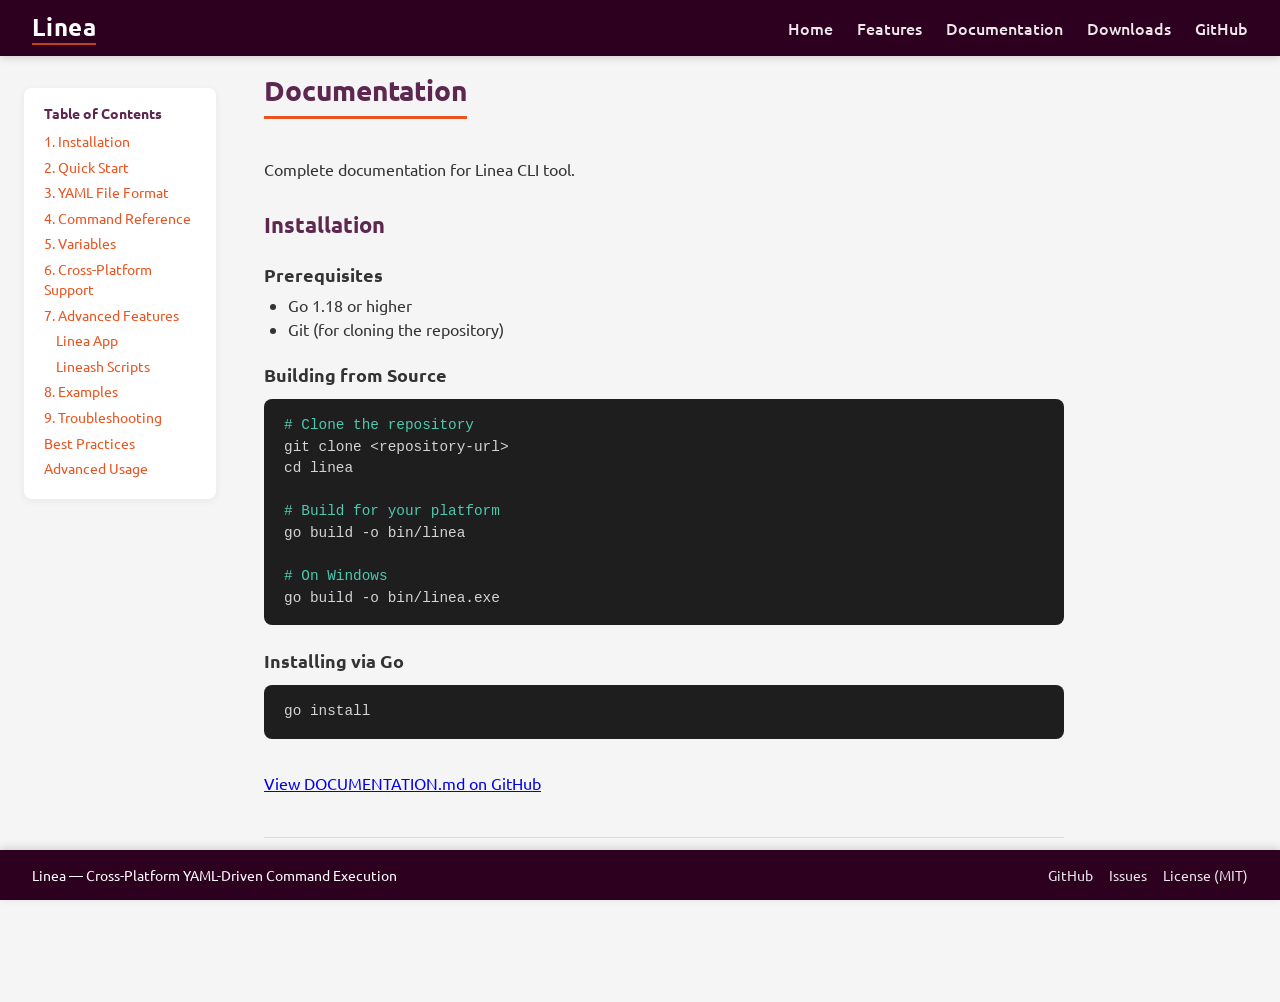
==== docs/documentation.html @ 4cd81392 "feat: add initial documentation and styling for Linea * Created main documentation pages including i" ====
<!DOCTYPE html>
<html lang="en">
<head>
  <meta charset="UTF-8" />
  <meta name="viewport" content="width=device-width, initial-scale=1.0" />
  <title>Documentation — Linea</title>
  <link rel="preconnect" href="https://fonts.googleapis.com" />
  <link rel="preconnect" href="https://fonts.gstatic.com" crossorigin />
  <link href="https://fonts.googleapis.com/css2?family=Ubuntu:wght@300;400;500;700&family=Ubuntu+Mono&display=swap" rel="stylesheet" />
  <link rel="stylesheet" href="css/site.css" />
</head>
<body>
  <header class="site-header">
    <div class="container-fluid">
      <a href="index.html" class="site-logo">Linea</a>
      <nav>
        <ul class="nav-list">
          <li><a href="index.html">Home</a></li>
          <li><a href="features.html">Features</a></li>
          <li><a href="documentation.html">Documentation</a></li>
          <li><a href="downloads.html">Downloads</a></li>
          <li><a href="https://github.com/marcuwynu23/linea" target="_blank" rel="noopener">GitHub</a></li>
        </ul>
      </nav>
    </div>
  </header>

  <main class="main-content">
    <div class="doc-layout">
      <aside class="doc-sidebar">
        <nav class="doc-toc" aria-label="Table of contents">
          <strong>Table of Contents</strong>
          <ul>
            <li><a href="#installation">1. Installation</a></li>
            <li><a href="#quick-start">2. Quick Start</a></li>
            <li><a href="#yaml-format">3. YAML File Format</a></li>
            <li><a href="#command-reference">4. Command Reference</a></li>
            <li><a href="#variables">5. Variables</a></li>
            <li><a href="#cross-platform">6. Cross-Platform Support</a></li>
            <li><a href="#advanced">7. Advanced Features</a>
              <ul class="toc-sub">
                <li><a href="#linea-app">Linea App</a></li>
                <li><a href="#lineash">Lineash Scripts</a></li>
              </ul>
            </li>
            <li><a href="#examples">8. Examples</a></li>
            <li><a href="#troubleshooting">9. Troubleshooting</a></li>
            <li><a href="#best-practices">Best Practices</a></li>
            <li><a href="#advanced-usage">Advanced Usage</a></li>
          </ul>
        </nav>
      </aside>
      <div class="doc-body">
        <h1 class="page-title">Documentation</h1>
        <p>Complete documentation for Linea CLI tool.</p>

        <div class="doc-content">
          <div class="doc-page active" data-page="1" id="page-1">
          <h2 id="installation">Installation</h2>
          <h3>Prerequisites</h3>
          <ul>
            <li>Go 1.18 or higher</li>
            <li>Git (for cloning the repository)</li>
          </ul>
          <h3>Building from Source</h3>
          <pre class="code-block"><span class="cmd"># Clone the repository</span>
git clone &lt;repository-url&gt;
cd linea

<span class="cmd"># Build for your platform</span>
go build -o bin/linea

<span class="cmd"># On Windows</span>
go build -o bin/linea.exe</pre>
          <h3>Installing via Go</h3>
          <pre class="code-block">go install</pre>
          </div>
          <div class="doc-page" data-page="2" id="page-2">
          <h2 id="quick-start">Quick Start</h2>
          <p>1. Create a YAML file:</p>
          <pre class="code-block"><span class="arg"># hello.yml</span>
command: echo
args:
  - "Hello, World!"</pre>
          <p>2. Run it:</p>
          <pre class="code-block">linea run hello.yml</pre>
          <p>3. Output:</p>
          <pre class="code-block">Hello, World!</pre>
          </div>
          <div class="doc-page" data-page="3" id="page-3">
          <h2 id="yaml-format">YAML File Format</h2>
          <h3>Basic Structure</h3>
          <pre class="code-block">command: &lt;command-name&gt;
subcommand: &lt;optional-subcommand&gt;
args:
  - &lt;argument1&gt;
  - &lt;argument2&gt;
variables:
  &lt;var1&gt;: &lt;value1&gt;
  &lt;var2&gt;: &lt;value2&gt;</pre>
          <h3>Field Descriptions</h3>
          <h4><code>command</code> (required)</h4>
          <p>The main command to execute. Must be a valid executable or shell built-in.</p>
          <pre class="code-block">command: docker</pre>
          <h4><code>subcommand</code> (optional)</h4>
          <p>A subcommand for the main command.</p>
          <pre class="code-block">command: docker
subcommand: ps</pre>
          <h4><code>args</code> (optional)</h4>
          <p>List of arguments to pass to the command.</p>
          <pre class="code-block">args:
  - -a
  - -l
  - "/path/to/file"</pre>
          <h4><code>variables</code> (optional)</h4>
          <p>Key-value pairs for variable substitution.</p>
          <pre class="code-block">variables:
  name: "John"
  path: "/home/user"</pre>
          </div>
          <div class="doc-page" data-page="4" id="page-4">
          <h2 id="command-reference">Command Reference</h2>
          <h3><code>run</code></h3>
          <p>Execute a command defined in a YAML file.</p>
          <p><strong>Syntax:</strong></p>
          <pre class="code-block">linea run [options] &lt;yaml-file&gt;</pre>
          <p><strong>Options:</strong></p>
          <ul>
            <li><code>-v, --verbose</code>: Show the command before executing</li>
            <li><code>-s/--set &lt;var&gt;=&lt;value&gt;</code>: Provide variable values</li>
          </ul>
          <p><strong>Examples:</strong></p>
          <pre class="code-block"><span class="cmd"># Basic execution</span>
linea run config.yml

<span class="cmd"># With verbose output</span>
linea run -v config.yml

<span class="cmd"># With command-line variables</span>
linea run config.yml -s/--set name="John" -s/--set age=30</pre>

          <h3><code>test</code></h3>
          <p>Perform a dry-run of a command without executing it.</p>
          <p><strong>Syntax:</strong></p>
          <pre class="code-block">linea test [options] &lt;yaml-file&gt;</pre>
          <p><strong>Options:</strong></p>
          <ul>
            <li><code>-s/--set &lt;var&gt;=&lt;value&gt;</code>: Provide variable values for testing</li>
          </ul>
          <p><strong>Examples:</strong></p>
          <pre class="code-block"><span class="cmd"># Dry-run a command</span>
linea test config.yml

<span class="cmd"># Test with variables</span>
linea test config.yml -s/--set variable="test"</pre>
          <p><strong>Output:</strong></p>
          <pre class="code-block">Dry run - would execute:
&lt;full-command&gt;</pre>

          <h3><code>help</code></h3>
          <p>Display information about a command defined in a YAML file.</p>
          <p><strong>Syntax:</strong></p>
          <pre class="code-block">linea help &lt;yaml-file&gt;</pre>
          <p><strong>Example:</strong></p>
          <pre class="code-block">linea help config.yml</pre>
          <p><strong>Output:</strong></p>
          <pre class="code-block">Command: docker
Subcommand: ps
Arguments: [-a]

Full command: docker ps -a</pre>

          <h3><code>init</code></h3>
          <p>Initialize a new workflow YAML file with template and documentation.</p>
          <p><strong>Syntax:</strong></p>
          <pre class="code-block">linea init &lt;file-name&gt;</pre>
          <p><strong>Examples:</strong></p>
          <pre class="code-block"><span class="cmd"># Create a new workflow file</span>
linea init workflow.yml

<span class="cmd"># Create in a specific directory</span>
linea init examples/my-workflow.yml

<span class="cmd"># Create with custom name</span>
linea init deploy-commands.yml</pre>
          <p><strong>What it creates:</strong></p>
          <ul>
            <li>Template YAML structure</li>
            <li>Documentation comments explaining each field</li>
            <li>Example usage instructions</li>
            <li>Variable examples</li>
            <li>Multiple commands example (commented)</li>
          </ul>
          <p><strong>Note:</strong> The command will fail if the file already exists to prevent overwriting.</p>
          </div>
          <div class="doc-page" data-page="5" id="page-5">
          <h2 id="variables">Variables</h2>
          <h3>Variable Syntax</h3>
          <p>Linea supports two variable syntaxes:</p>
          <ol>
            <li><strong>Curly Brace Syntax:</strong> <code>{variable}</code></li>
            <li><strong>Dollar Sign Syntax:</strong> <code>$variable</code></li>
          </ol>
          <h3>Variable Sources</h3>
          <p>Variables can be defined in two ways:</p>
          <ol>
            <li><strong>In YAML file:</strong></li>
          </ol>
          <pre class="code-block">variables:
  name: "John"</pre>
          <ol start="2">
            <li><strong>Via command-line:</strong></li>
          </ol>
          <pre class="code-block">linea run config.yml -s/--set name="John"</pre>
          <p><strong>Priority:</strong> Command-line variables override YAML variables.</p>
          <h3>Variable Substitution</h3>
          <p>Variables are substituted in:</p>
          <ul>
            <li>Command arguments</li>
            <li>Variable values (nested substitution)</li>
          </ul>
          <p><strong>Example:</strong></p>
          <pre class="code-block">command: echo
args:
  - "{greeting}, {name}!"
variables:
  greeting: "Hello"
  name: "World"</pre>
          <p>Result: <code>echo Hello, World!</code></p>
          <p><strong>Advanced Example with Override Behavior:</strong></p>
          <pre class="code-block">command: echo
args:
  - "Protected: {name}, Overridable: $name"
variables:
  name: "default-value"</pre>
          <pre class="code-block"><span class="cmd"># {name} always uses "default-value", $name can be overridden</span>
linea run config.yml -s/--set name="custom-value"
<span class="cmd"># Output: Protected: default-value, Overridable: custom-value</span></pre>
          <h3>Variable Validation</h3>
          <p>Linea validates that all referenced variables are defined:</p>
          <pre class="code-block">$ linea run config.yml
Error: undefined variables: name (use -s/--set to provide values)</pre>
          </div>
          <div class="doc-page" data-page="6" id="page-6">
          <h2 id="cross-platform">Cross-Platform Support</h2>
          <h3>Path Normalization</h3>
          <p>Linea automatically normalizes paths based on the operating system:</p>
          <ul>
            <li><strong>Windows:</strong> Converts <code>/</code> to <code>\</code></li>
            <li><strong>Unix/Linux/macOS:</strong> Converts <code>\</code> to <code>/</code></li>
          </ul>
          <p><strong>Example:</strong></p>
          <pre class="code-block">args:
  - "C:/Users/File.txt"  <span class="cmd"># Becomes C:\Users\File.txt on Windows</span></pre>
          <h3>Flag Preservation</h3>
          <p>Flags are not normalized:</p>
          <ul>
            <li><code>/?</code> (Windows help) remains <code>/?</code></li>
            <li><code>-v</code> remains <code>-v</code></li>
            <li><code>--help</code> remains <code>--help</code></li>
          </ul>
          <h3>Windows Shell Built-ins</h3>
          <p>On Windows, shell built-ins (like <code>echo</code>, <code>dir</code>) are automatically executed through <code>cmd.exe</code> when not found in PATH.</p>
          </div>
          <div class="doc-page" data-page="7" id="page-7">
          <h2 id="advanced">Advanced Features</h2>
          <h3 id="linea-app">Linea App</h3>
          <p>Create structured application directories with workflows and scripts:</p>
          <pre class="code-block">linea app create my-app</pre>
          <p>This creates a directory structure:</p>
          <pre class="code-block">my-app/
├─ .linea/workflows/    <span class="cmd"># Workflow YAML files (executable as commands)</span>
├─ scripts/             <span class="cmd"># Lineash scripts (.lnsh files)</span>
└─ README.md</pre>
          <p><strong>Usage:</strong></p>
          <pre class="code-block"><span class="cmd"># Create a new Linea App</span>
linea app create my-app

<span class="cmd"># Navigate to the app</span>
cd my-app

<span class="cmd"># Run workflows directly</span>
linea run .linea/workflows/create-vm.yml -s/--set name="my-vm"

<span class="cmd"># Or use lineash scripts</span>
lineash scripts/deploy.lnsh</pre>
          <p><strong>Benefits:</strong></p>
          <ul>
            <li>Organize workflows in a structured directory</li>
            <li>Execute workflows as commands from scripts</li>
            <li>Share app configurations with teams</li>
            <li>Version control entire app structures</li>
          </ul>

          <h3 id="lineash">Lineash Scripts</h3>
          <p>Execute bash-like scripts that can run Linea workflows as first-class commands:</p>
          <pre class="code-block">lineash scripts/deploy.lnsh [args...]</pre>
          <p><strong>Features:</strong></p>
          <ul>
            <li><strong>Friendly Syntax:</strong> Simplified conditionals and loops with <code>end</code> keyword</li>
            <li><strong>Variables:</strong> <code>VAR="value"</code> and <code>$VAR</code> substitution</li>
            <li><strong>Positional Parameters:</strong> <code>$1</code>, <code>$2</code>, etc. from command-line arguments</li>
            <li><strong>Arithmetic Expressions:</strong> <code>$((expression))</code> for calculations</li>
            <li><strong>Conditionals:</strong> <code>if condition ... else ... end</code> (also supports <code>if/then/else/fi</code>)</li>
            <li><strong>Loops:</strong> <code>for VAR in list ... end</code> and <code>while condition ... end</code></li>
            <li><strong>Comparison Operators:</strong> <code>==</code>, <code>!=</code>, <code>&lt;</code>, <code>&gt;</code>, <code>&lt;=</code>, <code>&gt;=</code></li>
            <li><strong>Workflow Commands:</strong> Workflows in <code>.linea/workflows/</code> become executable commands</li>
            <li><strong>System Commands:</strong> Unknown commands forwarded to system shell</li>
            <li><strong>No Shebang Required:</strong> Scripts can run without <code>#!/bin/lineash</code></li>
          </ul>
          <p><strong>Friendly Syntax Example:</strong></p>
          <pre class="code-block"><span class="cmd"># No shebang required!</span>
VM_NAME="my-vm"
VM_OS="alpine"

echo "Starting deployment..."

<span class="cmd"># Friendly conditional syntax</span>
if $VM_OS == "alpine"
    echo "Using Alpine Linux"
    create-vm -s name=$VM_NAME
else
    echo "Using different OS"
end

<span class="cmd"># Friendly for loop</span>
for env in dev staging prod
    echo "Deploying to $env..."
    deploy -s environment=$env
end

<span class="cmd"># While loop with arithmetic</span>
counter=1
while $counter <= 3
    echo "Iteration $counter"
    counter=$((counter + 1))
end

echo "Deployment complete!"</pre>
          <p><strong>How It Works:</strong></p>
          <ol>
            <li>Lineash scans <code>.linea/workflows/</code> for available workflows</li>
            <li>Workflows become executable commands in scripts</li>
            <li>Unknown commands are forwarded to the system shell</li>
            <li>Variables, conditionals, and loops work with friendly syntax</li>
            <li>Positional parameters (<code>$1</code>, <code>$2</code>, etc.) are available from command-line arguments</li>
            <li>Arithmetic expressions are evaluated before variable substitution</li>
          </ol>
          </div>
          <div class="doc-page" data-page="8" id="page-8">
          <h2 id="examples">Examples</h2>
          <h3>Simple Command</h3>
          <pre class="code-block"><span class="arg"># simple.yml</span>
command: echo
args:
  - "Hello, Linea!"</pre>
          <pre class="code-block">linea run simple.yml</pre>
          <h3>Command with Subcommand</h3>
          <pre class="code-block"><span class="arg"># docker-ps.yml</span>
command: docker
subcommand: ps
args:
  - -a</pre>
          <pre class="code-block">linea run docker-ps.yml</pre>
          <h3>Using Variables</h3>
          <p>With <code>{variable}</code> syntax (protected, not overridable):</p>
          <pre class="code-block"><span class="arg"># greet.yml</span>
command: echo
args:
  - "Hello, {name}!"
variables:
  name: "World"</pre>
          <pre class="code-block">linea run greet.yml
<span class="cmd"># Output: Hello, World!</span>

<span class="cmd"># {name} cannot be overridden - always uses "World"</span>
linea run greet.yml -s/--set name="John"
<span class="cmd"># Output: Hello, World!</span></pre>
          <p>With <code>$variable</code> syntax (overridable):</p>
          <pre class="code-block"><span class="arg"># greet.yml</span>
command: echo
args:
  - "Hello, $name!"
variables:
  name: "World"</pre>
          <pre class="code-block">linea run greet.yml
<span class="cmd"># Output: Hello, World!</span>

<span class="cmd"># $name can be overridden</span>
linea run greet.yml -s/--set name="John"
<span class="cmd"># Output: Hello, John!</span></pre>
          <h3>Complex Example</h3>
          <pre class="code-block"><span class="arg"># build.yml</span>
command: docker
subcommand: build
args:
  - -t
  - "{image_name}:{tag}"
  - -f
  - "{dockerfile}"
  - "{context}"
variables:
  image_name: "myapp"
  tag: "latest"
  dockerfile: "./Dockerfile"
  context: "."</pre>
          <pre class="code-block">linea run build.yml -s/--set tag="v1.0.0"</pre>
          </div>
          <div class="doc-page" data-page="9" id="page-9">
          <h2 id="troubleshooting">Troubleshooting</h2>
          <h3>Common Issues</h3>
          <h4>"executable file not found in %PATH%"</h4>
          <p><strong>Problem:</strong> Command not found on Windows.</p>
          <p><strong>Solution:</strong> Linea automatically handles Windows shell built-ins. For other commands, ensure they're in your PATH or use full paths.</p>
          <h4>"undefined variables: variable"</h4>
          <p><strong>Problem:</strong> Variable referenced but not defined.</p>
          <p><strong>Solution:</strong></p>
          <ul>
            <li>Define the variable in the YAML <code>variables</code> section, or</li>
            <li>Provide it via <code>-s/--set</code> flag: <code>-s/--set variable="value"</code></li>
          </ul>
          <h4>"failed to parse YAML file"</h4>
          <p><strong>Problem:</strong> Invalid YAML syntax.</p>
          <p><strong>Solution:</strong></p>
          <ul>
            <li>Check YAML syntax (indentation, quotes, etc.)</li>
            <li>Validate YAML with an online validator</li>
            <li>Ensure <code>command</code> field is present</li>
          </ul>
          <h4>Path Issues on Windows</h4>
          <p><strong>Problem:</strong> Paths not working correctly.</p>
          <p><strong>Solution:</strong> Linea automatically normalizes paths. Use forward slashes in YAML; they'll be converted on Windows.</p>
          <h3>Getting Help</h3>
          <ul>
            <li>Check the <a href="https://github.com/marcuwynu23/linea/blob/main/README.md">README.md</a> for quick reference</li>
            <li>Review <a href="https://github.com/marcuwynu23/linea/blob/main/FEATURES.md">FEATURES.md</a> for feature details</li>
            <li>See <a href="https://github.com/marcuwynu23/linea/tree/main/examples">examples/</a> directory for example YAML files</li>
            <li>Open an issue on <a href="https://github.com/marcuwynu23/linea/issues">GitHub</a> for bugs or feature requests</li>
          </ul>
          </div>
          <div class="doc-page" data-page="10" id="page-10">
          <h2 id="best-practices">Best Practices</h2>
          <ol>
            <li><strong>Use descriptive variable names:</strong> <code>image_name</code> instead of <code>img</code></li>
            <li><strong>Document complex commands:</strong> Add comments in YAML files</li>
            <li><strong>Version control YAML files:</strong> Track command configurations</li>
            <li><strong>Test before running:</strong> Use <code>linea test</code> to verify commands</li>
            <li><strong>Use variables for paths:</strong> Makes commands portable across systems</li>
            <li><strong>Validate early:</strong> Check for undefined variables before execution</li>
          </ol>
          </div>
          <div class="doc-page" data-page="11" id="page-11">
          <h2 id="advanced-usage">Advanced Usage</h2>
          <p>For detailed information about Linea App and Lineash scripts, see the <a href="#advanced">Advanced Features</a> section above.</p>
          <h3>Nested Variables</h3>
          <p>Variables can reference other variables:</p>
          <pre class="code-block">variables:
  base_path: "/home/user"
  config_path: "{base_path}/config"</pre>
          <h3>Multiple Variable Sources</h3>
          <p>Combine YAML and command-line variables:</p>
          <pre class="code-block"><span class="arg"># config.yml</span>
variables:
  env: "development"</pre>
          <pre class="code-block">linea run config.yml -s/--set env="production"</pre>
          <p>The command-line value (<code>production</code>) overrides the YAML value (<code>development</code>).</p>
          </div>

          <p style="margin-top: 2rem;">
            <a href="https://github.com/marcuwynu23/linea/blob/main/DOCUMENTATION.md" target="_blank" rel="noopener">View DOCUMENTATION.md on GitHub</a>
          </p>

        <nav class="doc-pagination" aria-label="Documentation pagination">
          <a href="#" id="doc-prev" class="doc-page-btn doc-page-prev">←</a>
          <div class="doc-page-numbers" id="doc-page-numbers"></div>
          <a href="#" id="doc-next" class="doc-page-btn doc-page-next">→</a>
        </nav>
        </div>
      </div>
    </div>
  </main>
  <script>
    (function() {
      var sectionIds = ['installation', 'quick-start', 'yaml-format', 'command-reference', 'variables', 'cross-platform', 'advanced', 'examples', 'troubleshooting', 'best-practices', 'advanced-usage'];
      var total = sectionIds.length;
      var container = document.getElementById('doc-page-numbers');
      var prevBtn = document.getElementById('doc-prev');
      var nextBtn = document.getElementById('doc-next');
      var pages = document.querySelectorAll('.doc-page');

      for (var i = 0; i < total; i++) {
        var a = document.createElement('a');
        a.href = '#' + sectionIds[i];
        a.className = 'doc-page-num';
        a.setAttribute('data-index', i);
        a.textContent = i + 1;
        container.appendChild(a);
      }
      var pageLinks = container.querySelectorAll('.doc-page-num');

      function showPage(index) {
        index = Math.max(0, Math.min(index, total - 1));
        pages.forEach(function(p) { p.classList.remove('active'); });
        var pageEl = document.getElementById('page-' + (index + 1));
        if (pageEl) pageEl.classList.add('active');
        pageLinks.forEach(function(link, i) { link.classList.toggle('active', i === index); });
        prevBtn.href = index > 0 ? '#' + sectionIds[index - 1] : '#';
        prevBtn.classList.toggle('disabled', index === 0);
        nextBtn.href = index < total - 1 ? '#' + sectionIds[index + 1] : '#';
        nextBtn.classList.toggle('disabled', index === total - 1);
        location.hash = sectionIds[index];
      }

      function hashToIndex() {
        var hash = (location.hash || '').replace(/^#/, '');
        for (var i = 0; i < sectionIds.length; i++) {
          if (sectionIds[i] === hash) return i;
        }
        return 0;
      }

      container.addEventListener('click', function(e) {
        var a = e.target.closest('.doc-page-num');
        if (!a || a.classList.contains('active')) return;
        e.preventDefault();
        showPage(parseInt(a.getAttribute('data-index'), 10));
      });
      prevBtn.addEventListener('click', function(e) {
        if (prevBtn.classList.contains('disabled')) { e.preventDefault(); return; }
        e.preventDefault();
        showPage(hashToIndex() - 1);
      });
      nextBtn.addEventListener('click', function(e) {
        if (nextBtn.classList.contains('disabled')) { e.preventDefault(); return; }
        e.preventDefault();
        showPage(hashToIndex() + 1);
      });
      window.addEventListener('hashchange', function() { showPage(hashToIndex()); });
      window.addEventListener('load', function() { showPage(hashToIndex()); });
    })();
  </script>

  <footer class="site-footer">
    <div class="container-fluid">
      <span>Linea — Cross-Platform YAML-Driven Command Execution</span>
      <div class="footer-links">
        <a href="https://github.com/marcuwynu23/linea">GitHub</a>
        <a href="https://github.com/marcuwynu23/linea/issues">Issues</a>
        <a href="https://github.com/marcuwynu23/linea/blob/main/LICENSE">License (MIT)</a>
      </div>
    </div>
  </footer>
</body>
</html>
---- docs/css/site.css ----
:root {
  --header-bg: #2c001e;
  --header-text: #ffffff;
  --hero-bg-start: #e95420;
  --hero-bg-mid: #77216f;
  --hero-bg-end: #2c001e;
  --hero-text: #ffffff;
  --body-bg: #f5f5f5;
  --card-bg: #ffffff;
  --text: #333333;
  --muted: #5e2750;
  --accent: #e95420;
  --link: #e95420;
  --link-hover: #c34113;
}

* { box-sizing: border-box; }

html { scroll-behavior: smooth; }

body {
  margin: 0;
  font-family: 'Ubuntu', sans-serif;
  font-weight: 400;
  color: var(--text);
  background: var(--body-bg);
  padding-bottom: 72px;
}

.container-fluid {
  width: 100%;
  max-width: 100%;
  padding-left: 1.5rem;
  padding-right: 1.5rem;
  margin-left: auto;
  margin-right: auto;
}

@media (min-width: 992px) {
  .container-fluid { padding-left: 2rem; padding-right: 2rem; }
}

.site-header {
  position: sticky;
  top: 0;
  z-index: 100;
  background: var(--header-bg);
  color: var(--header-text);
  box-shadow: 0 2px 8px rgba(0,0,0,0.15);
}

.site-header .container-fluid {
  display: flex;
  align-items: center;
  justify-content: space-between;
  flex-wrap: wrap;
  gap: 1rem;
  min-height: 56px;
}

.site-logo {
  font-size: 1.5rem;
  font-weight: 700;
  color: var(--header-text);
  text-decoration: none;
  letter-spacing: 0.02em;
  border-bottom: 2px solid #c34113;
}

.site-logo:hover { color: #fff; border-bottom-color: #c34113; }

.nav-list {
  list-style: none;
  margin: 0;
  padding: 0;
  display: flex;
  flex-wrap: wrap;
  gap: 0.25rem 1.5rem;
}

.nav-list a {
  color: rgba(255,255,255,0.9);
  text-decoration: none;
  font-weight: 500;
  padding: 0.5rem 0;
  transition: color 0.2s;
}

.nav-list a:hover { color: var(--accent); }

.hero {
  background: linear-gradient(135deg, var(--hero-bg-start) 0%, var(--hero-bg-mid) 45%, var(--hero-bg-end) 100%);
  color: var(--hero-text);
  min-height: 100vh;
  margin-bottom: 2rem;
  display: flex;
  align-items: stretch;
}

.hero-inner {
  display: flex;
  flex-wrap: wrap;
  width: 100%;
  max-width: 100%;
}

.hero-content {
  flex: 1 1 50%;
  min-width: 280px;
  padding: 3rem 2rem 4rem;
  display: flex;
  flex-direction: column;
  justify-content: center;
}

.hero-script {
  flex: 1 1 50%;
  min-width: 280px;
  padding: 2rem;
  display: flex;
  align-items: center;
  justify-content: center;
}

.hero h1 {
  font-size: clamp(2.25rem, 5vw, 3.5rem);
  font-weight: 700;
  margin: 0 0 0.5rem;
  letter-spacing: -0.02em;
}

.hero .tagline {
  font-size: 1.25rem;
  opacity: 0.95;
  margin: 0 0 1rem;
  font-weight: 400;
}

.hero-desc {
  font-size: 1rem;
  opacity: 0.9;
  max-width: 480px;
  margin: 0 0 1.5rem;
  line-height: 1.6;
}

.hero-tags {
  display: flex;
  flex-wrap: wrap;
  gap: 0.5rem;
  margin-bottom: 1.5rem;
}

.hero-tags span {
  font-size: 0.8rem;
  padding: 0.35rem 0.65rem;
  background: rgba(255, 255, 255, 0.2);
  border-radius: 4px;
  font-weight: 500;
}

.hero-cta {
  display: flex;
  flex-wrap: wrap;
  gap: 0.75rem;
}

.btn {
  display: inline-block;
  padding: 0.65rem 1.25rem;
  font-family: inherit;
  font-size: 0.95rem;
  font-weight: 500;
  text-decoration: none;
  border-radius: 6px;
  transition: background 0.2s, color 0.2s, border-color 0.2s;
}

.btn-primary {
  background: #fff;
  color: var(--hero-bg-start);
  border: 2px solid #fff;
}

.btn-primary:hover {
  background: rgba(255, 255, 255, 0.9);
  color: var(--hero-bg-start);
}

.btn-outline {
  background: transparent;
  color: #fff;
  border: 2px solid rgba(255, 255, 255, 0.8);
}

.btn-outline:hover {
  background: rgba(255, 255, 255, 0.15);
  border-color: #fff;
}

.hero-script-editor {
  width: 100%;
  max-width: 480px;
  background: rgba(0, 0, 0, 0.35);
  border-radius: 8px;
  overflow: hidden;
  box-shadow: 0 8px 32px rgba(0, 0, 0, 0.2);
}

.hero-script-tabbar {
  padding: 0.5rem 1rem;
  background: rgba(0, 0, 0, 0.25);
  border-bottom: 1px solid rgba(255, 255, 255, 0.1);
}

.hero-script-tab {
  font-size: 0.85rem;
  font-family: 'Ubuntu Mono', Consolas, monospace;
  color: rgba(255, 255, 255, 0.9);
}

.hero-script-tab.active span {
  font-weight: 500;
}

.hero-script-editor pre {
  margin: 0;
  padding: 1rem 1.25rem;
  overflow-x: auto;
  font-family: 'Ubuntu Mono', Consolas, monospace;
  font-size: 0.85rem;
  line-height: 1.6;
}

.hero-script-editor code {
  color: #e6e6e6;
}

.hero-script-editor .yaml-comment { color: #6a9955; }
.hero-script-editor .yaml-key { color: #9cdcfe; }
.hero-script-editor .yaml-string { color: #ce9178; }

.hero-badges { display: flex; flex-wrap: wrap; gap: 0.5rem; margin-top: 1.5rem; }

.hero-badges img { height: 22px; display: block; }

.page-title {
  font-size: 1.75rem;
  font-weight: 700;
  color: var(--muted);
  margin: 0 0 1.5rem;
  padding-bottom: 0.5rem;
  border-bottom: 3px solid var(--accent);
  display: inline-block;
}

section { padding: 2.5rem 0; }

section:nth-child(even) { background: var(--card-bg); }

.section-title {
  font-size: 1.75rem;
  font-weight: 700;
  color: var(--muted);
  margin: 0 0 1.5rem;
  padding-bottom: 0.5rem;
  border-bottom: 3px solid var(--accent);
  display: inline-block;
}

.features-grid {
  display: grid;
  grid-template-columns: repeat(auto-fill, minmax(280px, 1fr));
  gap: 1.5rem;
}

.feature-card {
  background: var(--card-bg);
  padding: 1.5rem;
  border-radius: 8px;
  box-shadow: 0 2px 8px rgba(0,0,0,0.06);
  border-top: 4px solid var(--accent);
}

.feature-card h3 {
  font-size: 1.1rem;
  font-weight: 700;
  margin: 0 0 0.5rem;
  color: var(--muted);
}

.feature-card p {
  margin: 0;
  font-size: 0.95rem;
  line-height: 1.5;
  color: var(--text);
}

.comparison-table {
  width: 100%;
  border-collapse: collapse;
  font-size: 0.95rem;
  background: var(--card-bg);
  border-radius: 8px;
  overflow: hidden;
  box-shadow: 0 2px 8px rgba(0,0,0,0.06);
}

.comparison-table th,
.comparison-table td {
  padding: 0.75rem 1rem;
  text-align: left;
  border-bottom: 1px solid #eee;
}

.comparison-table th {
  background: var(--header-bg);
  color: var(--header-text);
  font-weight: 500;
}

.comparison-table tr:last-child td { border-bottom: none; }

.code-block {
  background: #1e1e1e;
  color: #d4d4d4;
  padding: 1rem 1.25rem;
  border-radius: 8px;
  overflow-x: auto;
  font-family: 'Ubuntu Mono', Consolas, monospace;
  font-size: 0.9rem;
  line-height: 1.5;
}

.code-block .cmd { color: #4ec9b0; }
.code-block .arg { color: #ce9178; }

.downloads-list { list-style: none; padding: 0; margin: 0; }

.downloads-list li {
  padding: 0.5rem 0;
  border-bottom: 1px solid #eee;
  display: flex;
  flex-wrap: wrap;
  align-items: center;
  gap: 0.5rem 1rem;
}

.downloads-list li:last-child { border-bottom: none; }

.downloads-list a {
  color: var(--link);
  font-weight: 500;
  text-decoration: none;
}

.downloads-list a:hover { color: var(--link-hover); text-decoration: underline; }

.downloads-list .meta { font-size: 0.85rem; color: #666; }

.doc-links { display: flex; flex-wrap: wrap; gap: 1rem; }

.doc-links a {
  display: inline-block;
  padding: 0.6rem 1.2rem;
  background: var(--accent);
  color: #fff;
  text-decoration: none;
  border-radius: 6px;
  font-weight: 500;
  transition: background 0.2s;
}

.doc-links a:hover { background: var(--link-hover); }

.site-footer {
  position: fixed;
  bottom: 0;
  left: 0;
  right: 0;
  z-index: 99;
  background: var(--header-bg);
  color: var(--header-text);
  padding: 1rem 0;
  box-shadow: 0 -2px 8px rgba(0,0,0,0.15);
}

.site-footer .container-fluid {
  display: flex;
  flex-wrap: wrap;
  align-items: center;
  justify-content: space-between;
  gap: 1rem;
  font-size: 0.9rem;
}

.site-footer a { color: rgba(255,255,255,0.9); text-decoration: none; }

.site-footer a:hover { color: var(--accent); }

.footer-links { display: flex; flex-wrap: wrap; gap: 1rem; }

.main-content { padding-top: 1rem; }

.doc-layout {
  display: flex;
  flex-wrap: wrap;
  width: 100%;
  max-width: 100%;
  align-items: flex-start;
}

.doc-sidebar {
  flex: 0 0 240px;
  min-width: 200px;
  padding: 1rem 1.5rem 2rem;
  position: sticky;
  top: 72px;
}

.doc-sidebar .doc-toc {
  background: var(--card-bg);
  padding: 1rem 1.25rem;
  border-radius: 8px;
  box-shadow: 0 2px 8px rgba(0,0,0,0.06);
}

.doc-sidebar .doc-toc strong {
  display: block;
  font-size: 0.9rem;
  margin-bottom: 0.5rem;
  color: var(--muted);
}

.doc-sidebar .doc-toc ul { list-style: none; padding-left: 0; margin: 0; }
.doc-sidebar .doc-toc li { margin: 0.35rem 0; }
.doc-sidebar .doc-toc a { color: var(--link); text-decoration: none; font-size: 0.9rem; }
.doc-sidebar .doc-toc a:hover { text-decoration: underline; }
.doc-sidebar .doc-toc .toc-sub { padding-left: 0.75rem; margin-top: 0.25rem; }

.doc-body {
  flex: 1 1 400px;
  padding: 0 1.5rem 2rem;
  min-width: 0;
}

@media (max-width: 767px) {
  .doc-sidebar {
    flex: 1 1 100%;
    position: static;
    padding-left: 1.5rem;
    padding-right: 1.5rem;
  }
  .doc-body { padding-left: 1.5rem; padding-right: 1.5rem; }
}

.doc-pagination {
  display: flex;
  align-items: center;
  justify-content: center;
  gap: 0.25rem;
  margin-top: 2.5rem;
  padding-top: 1.5rem;
  border-top: 1px solid #ddd;
  flex-wrap: wrap;
}

.doc-page-btn {
  display: inline-flex;
  align-items: center;
  justify-content: center;
  min-width: 2.25rem;
  height: 2.25rem;
  padding: 0 0.5rem;
  background: var(--accent);
  color: #fff;
  text-decoration: none;
  border-radius: 6px;
  font-weight: 700;
  transition: background 0.2s;
}

.doc-page-btn:hover:not(.disabled) {
  background: var(--link-hover);
}

.doc-page-btn.disabled {
  background: #ccc;
  color: #666;
  pointer-events: none;
  cursor: default;
}

.doc-page-numbers {
  display: flex;
  align-items: center;
  gap: 0.25rem;
  flex-wrap: wrap;
  justify-content: center;
}

.doc-page-num {
  display: inline-flex;
  align-items: center;
  justify-content: center;
  min-width: 2rem;
  height: 2rem;
  padding: 0 0.35rem;
  color: var(--text);
  background: var(--card-bg);
  border: 1px solid #ddd;
  border-radius: 6px;
  text-decoration: none;
  font-weight: 500;
  transition: background 0.2s, border-color 0.2s;
}

.doc-page-num:hover {
  background: #eee;
  border-color: var(--accent);
}

.doc-page-num.active {
  background: var(--accent);
  color: #fff;
  border-color: var(--accent);
}

.doc-content { max-width: 800px; }

.doc-page { display: none; }
.doc-page.active { display: block; }
.doc-content h2 { font-size: 1.35rem; margin: 2rem 0 0.75rem; color: var(--muted); }
.doc-content h3 { font-size: 1.15rem; margin: 1.5rem 0 0.5rem; color: var(--text); }
.doc-content h4 { font-size: 1rem; margin: 1rem 0 0.5rem; }
.doc-content p { margin: 0 0 0.75rem; line-height: 1.6; }
.doc-content ul, .doc-content ol { margin: 0 0 1rem; padding-left: 1.5rem; }
.doc-content li { margin-bottom: 0.25rem; }
.doc-content .code-block { margin: 0.75rem 0 1rem; }
.doc-content strong { font-weight: 700; }
.doc-content hr { border: none; border-top: 1px solid #ddd; margin: 2rem 0; }
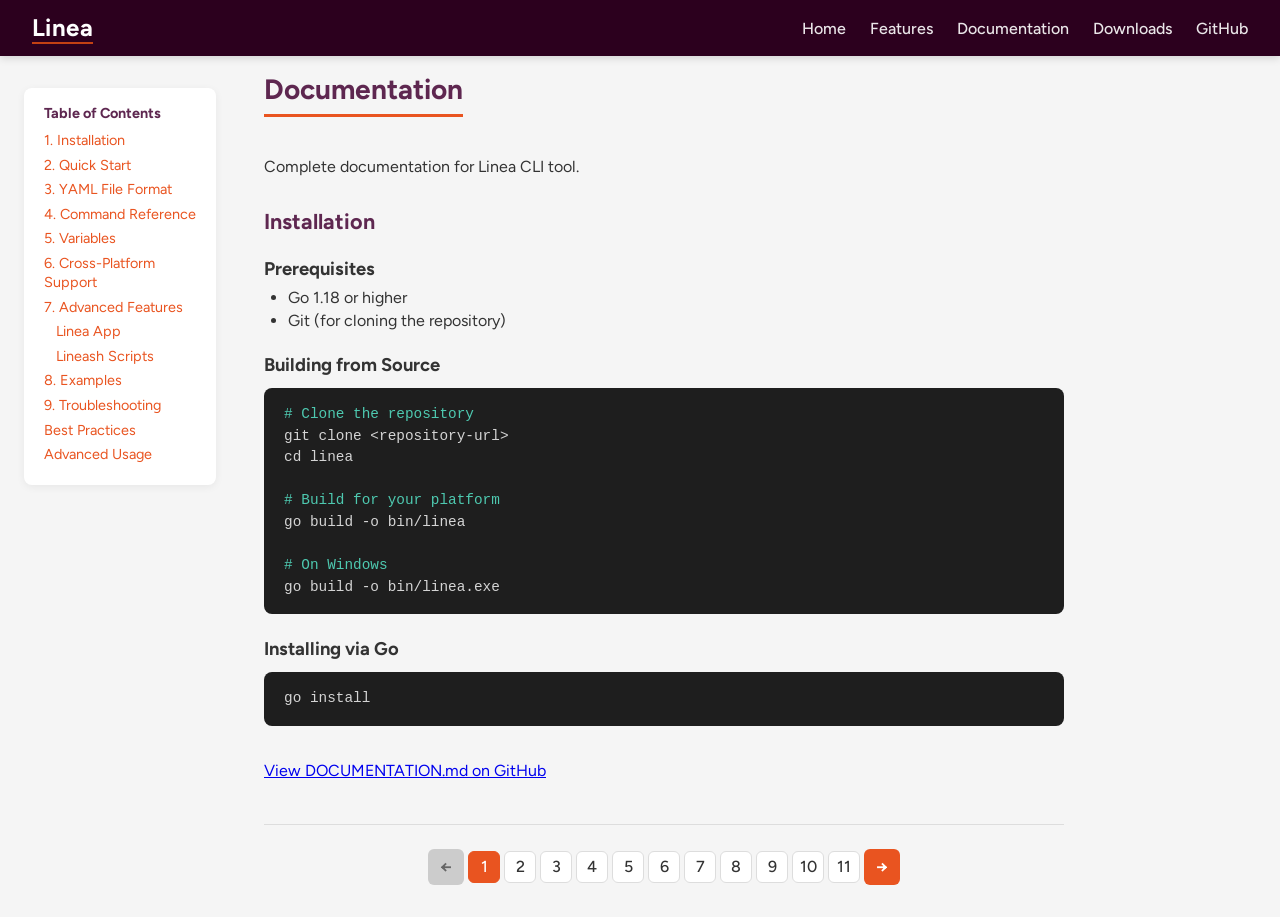
==== commit 197597d1: "feat: update font to Figtree and remove footer from downloads.html" ====
--- a/docs/documentation.html
+++ b/docs/documentation.html
@@ -6,13 +6,18 @@
   <title>Documentation — Linea</title>
   <link rel="preconnect" href="https://fonts.googleapis.com" />
   <link rel="preconnect" href="https://fonts.gstatic.com" crossorigin />
-  <link href="https://fonts.googleapis.com/css2?family=Ubuntu:wght@300;400;500;700&family=Ubuntu+Mono&display=swap" rel="stylesheet" />
+  <link href="https://fonts.googleapis.com/css2?family=Figtree:ital,wght@0,300..900;1,300..900&display=swap" rel="stylesheet" />
   <link rel="stylesheet" href="css/site.css" />
 </head>
 <body>
   <header class="site-header">
     <div class="container-fluid">
       <a href="index.html" class="site-logo">Linea</a>
+      <button type="button" class="nav-toggle" id="nav-toggle" aria-label="Open menu" aria-expanded="false" aria-controls="nav-drawer">
+        <span class="nav-toggle__bar"></span>
+        <span class="nav-toggle__bar"></span>
+        <span class="nav-toggle__bar"></span>
+      </button>
       <nav>
         <ul class="nav-list">
           <li><a href="index.html">Home</a></li>
@@ -22,6 +27,16 @@
           <li><a href="https://github.com/marcuwynu23/linea" target="_blank" rel="noopener">GitHub</a></li>
         </ul>
       </nav>
+      <div class="nav-backdrop" id="nav-backdrop" aria-hidden="true"></div>
+      <div class="nav-drawer" id="nav-drawer" role="dialog" aria-label="Navigation menu" aria-hidden="true">
+        <ul class="nav-drawer__links">
+          <li><a href="index.html">Home</a></li>
+          <li><a href="features.html">Features</a></li>
+          <li><a href="documentation.html">Documentation</a></li>
+          <li><a href="downloads.html">Downloads</a></li>
+          <li><a href="https://github.com/marcuwynu23/linea" target="_blank" rel="noopener">GitHub</a></li>
+        </ul>
+      </div>
     </div>
   </header>
 
@@ -540,15 +555,6 @@
     })();
   </script>
 
-  <footer class="site-footer">
-    <div class="container-fluid">
-      <span>Linea — Cross-Platform YAML-Driven Command Execution</span>
-      <div class="footer-links">
-        <a href="https://github.com/marcuwynu23/linea">GitHub</a>
-        <a href="https://github.com/marcuwynu23/linea/issues">Issues</a>
-        <a href="https://github.com/marcuwynu23/linea/blob/main/LICENSE">License (MIT)</a>
-      </div>
-    </div>
-  </footer>
+  <script src="nav.js"></script>
 </body>
 </html>
--- a/docs/css/site.css
+++ b/docs/css/site.css
@@ -14,17 +14,21 @@
   --link-hover: #c34113;
 }
 
-* { box-sizing: border-box; }
-
-html { scroll-behavior: smooth; }
+* {
+  box-sizing: border-box;
+}
+
+html {
+  scroll-behavior: smooth;
+}
 
 body {
   margin: 0;
-  font-family: 'Ubuntu', sans-serif;
+  font-family: 'Figtree', sans-serif;
   font-weight: 400;
   color: var(--text);
   background: var(--body-bg);
-  padding-bottom: 72px;
+  
 }
 
 .container-fluid {
@@ -37,7 +41,10 @@
 }
 
 @media (min-width: 992px) {
-  .container-fluid { padding-left: 2rem; padding-right: 2rem; }
+  .container-fluid {
+    padding-left: 2rem;
+    padding-right: 2rem;
+  }
 }
 
 .site-header {
@@ -46,7 +53,7 @@
   z-index: 100;
   background: var(--header-bg);
   color: var(--header-text);
-  box-shadow: 0 2px 8px rgba(0,0,0,0.15);
+  box-shadow: 0 2px 8px rgba(0, 0, 0, 0.15);
 }
 
 .site-header .container-fluid {
@@ -67,7 +74,10 @@
   border-bottom: 2px solid #c34113;
 }
 
-.site-logo:hover { color: #fff; border-bottom-color: #c34113; }
+.site-logo:hover {
+  color: #fff;
+  border-bottom-color: #c34113;
+}
 
 .nav-list {
   list-style: none;
@@ -79,44 +89,95 @@
 }
 
 .nav-list a {
-  color: rgba(255,255,255,0.9);
+  color: rgba(255, 255, 255, 0.9);
   text-decoration: none;
   font-weight: 500;
   padding: 0.5rem 0;
   transition: color 0.2s;
 }
 
-.nav-list a:hover { color: var(--accent); }
+.nav-list a:hover {
+  color: var(--accent);
+}
+
+/* Mobile menu: hidden on desktop */
+.nav-toggle {
+  display: none;
+  flex-direction: column;
+  justify-content: center;
+  gap: 5px;
+  width: 44px;
+  height: 44px;
+  padding: 0;
+  border: none;
+  background: transparent;
+  color: var(--header-text);
+  cursor: pointer;
+  border-radius: 8px;
+  transition: background 0.2s;
+  -webkit-tap-highlight-color: transparent;
+}
+
+.nav-toggle:hover {
+  background: rgba(255, 255, 255, 0.1);
+}
+
+.nav-toggle__bar {
+  display: block;
+  width: 22px;
+  height: 2.5px;
+  background: currentColor;
+  border-radius: 2px;
+  transition: transform 0.25s, opacity 0.25s;
+}
+
+body.nav-open .nav-toggle__bar:nth-child(1) {
+  transform: translateY(7.5px) rotate(45deg);
+}
+
+body.nav-open .nav-toggle__bar:nth-child(2) {
+  opacity: 0;
+}
+
+body.nav-open .nav-toggle__bar:nth-child(3) {
+  transform: translateY(-7.5px) rotate(-45deg);
+}
+
+.nav-backdrop,
+.nav-drawer {
+  display: none;
+}
 
 .hero {
   background: linear-gradient(135deg, var(--hero-bg-start) 0%, var(--hero-bg-mid) 45%, var(--hero-bg-end) 100%);
   color: var(--hero-text);
-  min-height: 100vh;
   margin-bottom: 2rem;
   display: flex;
-  align-items: stretch;
+  align-items: center;
 }
 
 .hero-inner {
-  display: flex;
-  flex-wrap: wrap;
   width: 100%;
-  max-width: 100%;
+  max-width: 1200px;
+  margin: 0 auto;
+  padding: 0 2rem;
+  display: flex;
+  align-items: center;
+  gap: 3rem;
 }
 
 .hero-content {
-  flex: 1 1 50%;
+  flex: 1;
   min-width: 280px;
-  padding: 3rem 2rem 4rem;
+  padding: 4rem 0;
   display: flex;
   flex-direction: column;
   justify-content: center;
 }
 
 .hero-script {
-  flex: 1 1 50%;
+  flex: 1;
   min-width: 280px;
-  padding: 2rem;
   display: flex;
   align-items: center;
   justify-content: center;
@@ -236,13 +297,29 @@
   color: #e6e6e6;
 }
 
-.hero-script-editor .yaml-comment { color: #6a9955; }
-.hero-script-editor .yaml-key { color: #9cdcfe; }
-.hero-script-editor .yaml-string { color: #ce9178; }
-
-.hero-badges { display: flex; flex-wrap: wrap; gap: 0.5rem; margin-top: 1.5rem; }
-
-.hero-badges img { height: 22px; display: block; }
+.hero-script-editor .yaml-comment {
+  color: #6a9955;
+}
+
+.hero-script-editor .yaml-key {
+  color: #9cdcfe;
+}
+
+.hero-script-editor .yaml-string {
+  color: #ce9178;
+}
+
+.hero-badges {
+  display: flex;
+  flex-wrap: wrap;
+  gap: 0.5rem;
+  margin-top: 1.5rem;
+}
+
+.hero-badges img {
+  height: 22px;
+  display: block;
+}
 
 .page-title {
   font-size: 1.75rem;
@@ -254,9 +331,13 @@
   display: inline-block;
 }
 
-section { padding: 2.5rem 0; }
-
-section:nth-child(even) { background: var(--card-bg); }
+section {
+  padding: 2.5rem 0;
+}
+
+section:nth-child(even) {
+  background: var(--card-bg);
+}
 
 .section-title {
   font-size: 1.75rem;
@@ -278,7 +359,7 @@
   background: var(--card-bg);
   padding: 1.5rem;
   border-radius: 8px;
-  box-shadow: 0 2px 8px rgba(0,0,0,0.06);
+  box-shadow: 0 2px 8px rgba(0, 0, 0, 0.06);
   border-top: 4px solid var(--accent);
 }
 
@@ -303,7 +384,7 @@
   background: var(--card-bg);
   border-radius: 8px;
   overflow: hidden;
-  box-shadow: 0 2px 8px rgba(0,0,0,0.06);
+  box-shadow: 0 2px 8px rgba(0, 0, 0, 0.06);
 }
 
 .comparison-table th,
@@ -319,7 +400,9 @@
   font-weight: 500;
 }
 
-.comparison-table tr:last-child td { border-bottom: none; }
+.comparison-table tr:last-child td {
+  border-bottom: none;
+}
 
 .code-block {
   background: #1e1e1e;
@@ -332,10 +415,19 @@
   line-height: 1.5;
 }
 
-.code-block .cmd { color: #4ec9b0; }
-.code-block .arg { color: #ce9178; }
-
-.downloads-list { list-style: none; padding: 0; margin: 0; }
+.code-block .cmd {
+  color: #4ec9b0;
+}
+
+.code-block .arg {
+  color: #ce9178;
+}
+
+.downloads-list {
+  list-style: none;
+  padding: 0;
+  margin: 0;
+}
 
 .downloads-list li {
   padding: 0.5rem 0;
@@ -346,7 +438,9 @@
   gap: 0.5rem 1rem;
 }
 
-.downloads-list li:last-child { border-bottom: none; }
+.downloads-list li:last-child {
+  border-bottom: none;
+}
 
 .downloads-list a {
   color: var(--link);
@@ -354,11 +448,21 @@
   text-decoration: none;
 }
 
-.downloads-list a:hover { color: var(--link-hover); text-decoration: underline; }
-
-.downloads-list .meta { font-size: 0.85rem; color: #666; }
-
-.doc-links { display: flex; flex-wrap: wrap; gap: 1rem; }
+.downloads-list a:hover {
+  color: var(--link-hover);
+  text-decoration: underline;
+}
+
+.downloads-list .meta {
+  font-size: 0.85rem;
+  color: #666;
+}
+
+.doc-links {
+  display: flex;
+  flex-wrap: wrap;
+  gap: 1rem;
+}
 
 .doc-links a {
   display: inline-block;
@@ -371,36 +475,15 @@
   transition: background 0.2s;
 }
 
-.doc-links a:hover { background: var(--link-hover); }
-
-.site-footer {
-  position: fixed;
-  bottom: 0;
-  left: 0;
-  right: 0;
-  z-index: 99;
-  background: var(--header-bg);
-  color: var(--header-text);
-  padding: 1rem 0;
-  box-shadow: 0 -2px 8px rgba(0,0,0,0.15);
-}
-
-.site-footer .container-fluid {
-  display: flex;
-  flex-wrap: wrap;
-  align-items: center;
-  justify-content: space-between;
-  gap: 1rem;
-  font-size: 0.9rem;
-}
-
-.site-footer a { color: rgba(255,255,255,0.9); text-decoration: none; }
-
-.site-footer a:hover { color: var(--accent); }
-
-.footer-links { display: flex; flex-wrap: wrap; gap: 1rem; }
-
-.main-content { padding-top: 1rem; }
+.doc-links a:hover {
+  background: var(--link-hover);
+}
+
+
+
+.main-content {
+  padding-top: 1rem;
+}
 
 .doc-layout {
   display: flex;
@@ -422,7 +505,7 @@
   background: var(--card-bg);
   padding: 1rem 1.25rem;
   border-radius: 8px;
-  box-shadow: 0 2px 8px rgba(0,0,0,0.06);
+  box-shadow: 0 2px 8px rgba(0, 0, 0, 0.06);
 }
 
 .doc-sidebar .doc-toc strong {
@@ -432,11 +515,30 @@
   color: var(--muted);
 }
 
-.doc-sidebar .doc-toc ul { list-style: none; padding-left: 0; margin: 0; }
-.doc-sidebar .doc-toc li { margin: 0.35rem 0; }
-.doc-sidebar .doc-toc a { color: var(--link); text-decoration: none; font-size: 0.9rem; }
-.doc-sidebar .doc-toc a:hover { text-decoration: underline; }
-.doc-sidebar .doc-toc .toc-sub { padding-left: 0.75rem; margin-top: 0.25rem; }
+.doc-sidebar .doc-toc ul {
+  list-style: none;
+  padding-left: 0;
+  margin: 0;
+}
+
+.doc-sidebar .doc-toc li {
+  margin: 0.35rem 0;
+}
+
+.doc-sidebar .doc-toc a {
+  color: var(--link);
+  text-decoration: none;
+  font-size: 0.9rem;
+}
+
+.doc-sidebar .doc-toc a:hover {
+  text-decoration: underline;
+}
+
+.doc-sidebar .doc-toc .toc-sub {
+  padding-left: 0.75rem;
+  margin-top: 0.25rem;
+}
 
 .doc-body {
   flex: 1 1 400px;
@@ -444,14 +546,297 @@
   min-width: 0;
 }
 
-@media (max-width: 767px) {
+/* Responsive: mobile & tablet (Android-like) */
+@media (max-width: 768px) {
+  .container-fluid {
+    padding-left: 1rem;
+    padding-right: 1rem;
+  }
+
+  .site-header .container-fluid {
+    padding-left: 1rem;
+    padding-right: 1rem;
+    position: relative;
+  }
+
+  .nav-toggle {
+    display: flex;
+    order: 2;
+    margin-left: auto;
+  }
+
+  .site-header>.container-fluid>nav {
+    display: none;
+  }
+
+  .nav-backdrop {
+    display: block;
+    position: fixed;
+    inset: 0;
+    background: rgba(0, 0, 0, 0.5);
+    z-index: 1001;
+    opacity: 0;
+    visibility: hidden;
+    transition: opacity 0.25s, visibility 0.25s;
+  }
+
+  body.nav-open .nav-backdrop {
+    opacity: 1;
+    visibility: visible;
+  }
+
+  .nav-drawer {
+    display: block;
+    position: fixed;
+    top: 0;
+    left: 0;
+    width: min(280px, 85vw);
+    height: 100%;
+    background: var(--card-bg);
+    box-shadow: 4px 0 24px rgba(0, 0, 0, 0.15);
+    z-index: 1002;
+    overflow-y: auto;
+    transform: translateX(-100%);
+    transition: transform 0.25s ease-out;
+    -webkit-overflow-scrolling: touch;
+  }
+
+  body.nav-open .nav-drawer {
+    transform: translateX(0);
+  }
+
+  .nav-drawer__links {
+    list-style: none;
+    margin: 0;
+    padding: 1rem 0;
+  }
+
+  .nav-drawer__links li {
+    margin: 0;
+  }
+
+  .nav-drawer__links a {
+    display: flex;
+    align-items: center;
+    padding: 1rem 1.5rem;
+    color: var(--text);
+    text-decoration: none;
+    font-weight: 500;
+    font-size: 1rem;
+    transition: background 0.15s;
+    width: 100%;
+    box-sizing: border-box;
+  }
+
+  .nav-drawer__links a:hover {
+    background: #f1f1f1;
+    color: var(--accent);
+  }
+
+  body.nav-open {
+    overflow: hidden;
+  }
+
+  .hero {
+    text-align: center;
+  }
+
+  .hero-inner {
+    flex-direction: column;
+    gap: 0;
+    padding: 0 1rem;
+  }
+
+  .hero-content {
+    padding: 2.5rem 0 1.5rem;
+    align-items: center;
+  }
+
+  .hero-desc {
+    max-width: 100%;
+  }
+
+  .hero h1 {
+    font-size: clamp(1.5rem, 6vw, 2.25rem);
+  }
+
+  .hero .tagline {
+    font-size: 1.1rem;
+  }
+
+  .hero-desc {
+    font-size: 0.95rem;
+    margin-bottom: 1.25rem;
+  }
+
+  .hero-tags {
+    gap: 0.4rem;
+    margin-bottom: 1.25rem;
+    justify-content: center;
+  }
+
+  .hero-tags span {
+    font-size: 0.75rem;
+    padding: 0.3rem 0.55rem;
+  }
+
+  .hero-cta {
+    gap: 0.5rem;
+    justify-content: center;
+  }
+
+  .hero-script {
+    width: 100%;
+    padding-bottom: 2.5rem;
+  }
+
+  .hero-script-editor {
+    max-width: 100%;
+  }
+
+  .hero-script-tabbar {
+    padding: 0.4rem 0.75rem;
+  }
+
+  .hero-script-tab {
+    font-size: 0.75rem;
+  }
+
+  .hero-script-editor pre {
+    padding: 0.75rem 1rem;
+    font-size: 0.8rem;
+    line-height: 1.5;
+  }
+
+  .btn {
+    padding: 0.5rem 1rem;
+    font-size: 0.9rem;
+  }
+
+  section {
+    padding: 1.5rem 0;
+  }
+
+  .page-title,
+  .section-title {
+    font-size: 1.4rem;
+    margin-bottom: 1rem;
+  }
+
+  .features-grid {
+    grid-template-columns: 1fr;
+    gap: 1rem;
+  }
+
+  .feature-card {
+    padding: 1.25rem;
+  }
+
+  .feature-card h3 {
+    font-size: 1.05rem;
+  }
+
+  .feature-card p {
+    font-size: 0.9rem;
+  }
+
+  .comparison-table {
+    font-size: 0.9rem;
+    display: block;
+    overflow-x: auto;
+    -webkit-overflow-scrolling: touch;
+  }
+
+  .comparison-table th,
+  .comparison-table td {
+    padding: 0.5rem 0.75rem;
+  }
+
+  .code-block {
+    padding: 0.75rem 1rem;
+    font-size: 0.85rem;
+  }
+
   .doc-sidebar {
     flex: 1 1 100%;
     position: static;
-    padding-left: 1.5rem;
-    padding-right: 1.5rem;
-  }
-  .doc-body { padding-left: 1.5rem; padding-right: 1.5rem; }
+    padding-left: 1rem;
+    padding-right: 1rem;
+  }
+
+  .doc-body {
+    padding: 0 1rem 2rem;
+  }
+
+  .doc-content {
+    max-width: 100%;
+  }
+
+
+}
+
+@media (max-width: 480px) {
+  .container-fluid {
+    padding-left: 0.75rem;
+    padding-right: 0.75rem;
+  }
+
+  .site-header .container-fluid {
+    padding-left: 0.75rem;
+    padding-right: 0.75rem;
+  }
+
+  .hero-inner {
+    padding: 0 0.75rem;
+  }
+
+  .hero-content {
+    padding: 2rem 0 1rem;
+  }
+
+  .hero h1 {
+    font-size: 1.375rem;
+  }
+
+  .hero .tagline {
+    font-size: 1rem;
+  }
+
+  .hero-cta {
+    flex-direction: column;
+    align-items: stretch;
+  }
+
+  .hero-cta .btn {
+    text-align: center;
+  }
+
+  .hero-script {
+    padding-bottom: 2rem;
+  }
+
+  .hero-script-tabbar {
+    padding: 0.3rem 0.6rem;
+  }
+
+  .hero-script-tab {
+    font-size: 0.7rem;
+  }
+
+  .hero-script-editor pre {
+    font-size: 0.7rem;
+    padding: 0.5rem 0.6rem;
+    line-height: 1.45;
+  }
+
+  .page-title,
+  .section-title {
+    font-size: 1.25rem;
+  }
+
+  section {
+    padding: 1.25rem 0;
+  }
 }
 
 .doc-pagination {
@@ -526,16 +911,60 @@
   border-color: var(--accent);
 }
 
-.doc-content { max-width: 800px; }
-
-.doc-page { display: none; }
-.doc-page.active { display: block; }
-.doc-content h2 { font-size: 1.35rem; margin: 2rem 0 0.75rem; color: var(--muted); }
-.doc-content h3 { font-size: 1.15rem; margin: 1.5rem 0 0.5rem; color: var(--text); }
-.doc-content h4 { font-size: 1rem; margin: 1rem 0 0.5rem; }
-.doc-content p { margin: 0 0 0.75rem; line-height: 1.6; }
-.doc-content ul, .doc-content ol { margin: 0 0 1rem; padding-left: 1.5rem; }
-.doc-content li { margin-bottom: 0.25rem; }
-.doc-content .code-block { margin: 0.75rem 0 1rem; }
-.doc-content strong { font-weight: 700; }
-.doc-content hr { border: none; border-top: 1px solid #ddd; margin: 2rem 0; }
+.doc-content {
+  max-width: 800px;
+}
+
+.doc-page {
+  display: none;
+}
+
+.doc-page.active {
+  display: block;
+}
+
+.doc-content h2 {
+  font-size: 1.35rem;
+  margin: 2rem 0 0.75rem;
+  color: var(--muted);
+}
+
+.doc-content h3 {
+  font-size: 1.15rem;
+  margin: 1.5rem 0 0.5rem;
+  color: var(--text);
+}
+
+.doc-content h4 {
+  font-size: 1rem;
+  margin: 1rem 0 0.5rem;
+}
+
+.doc-content p {
+  margin: 0 0 0.75rem;
+  line-height: 1.6;
+}
+
+.doc-content ul,
+.doc-content ol {
+  margin: 0 0 1rem;
+  padding-left: 1.5rem;
+}
+
+.doc-content li {
+  margin-bottom: 0.25rem;
+}
+
+.doc-content .code-block {
+  margin: 0.75rem 0 1rem;
+}
+
+.doc-content strong {
+  font-weight: 700;
+}
+
+.doc-content hr {
+  border: none;
+  border-top: 1px solid #ddd;
+  margin: 2rem 0;
+}
